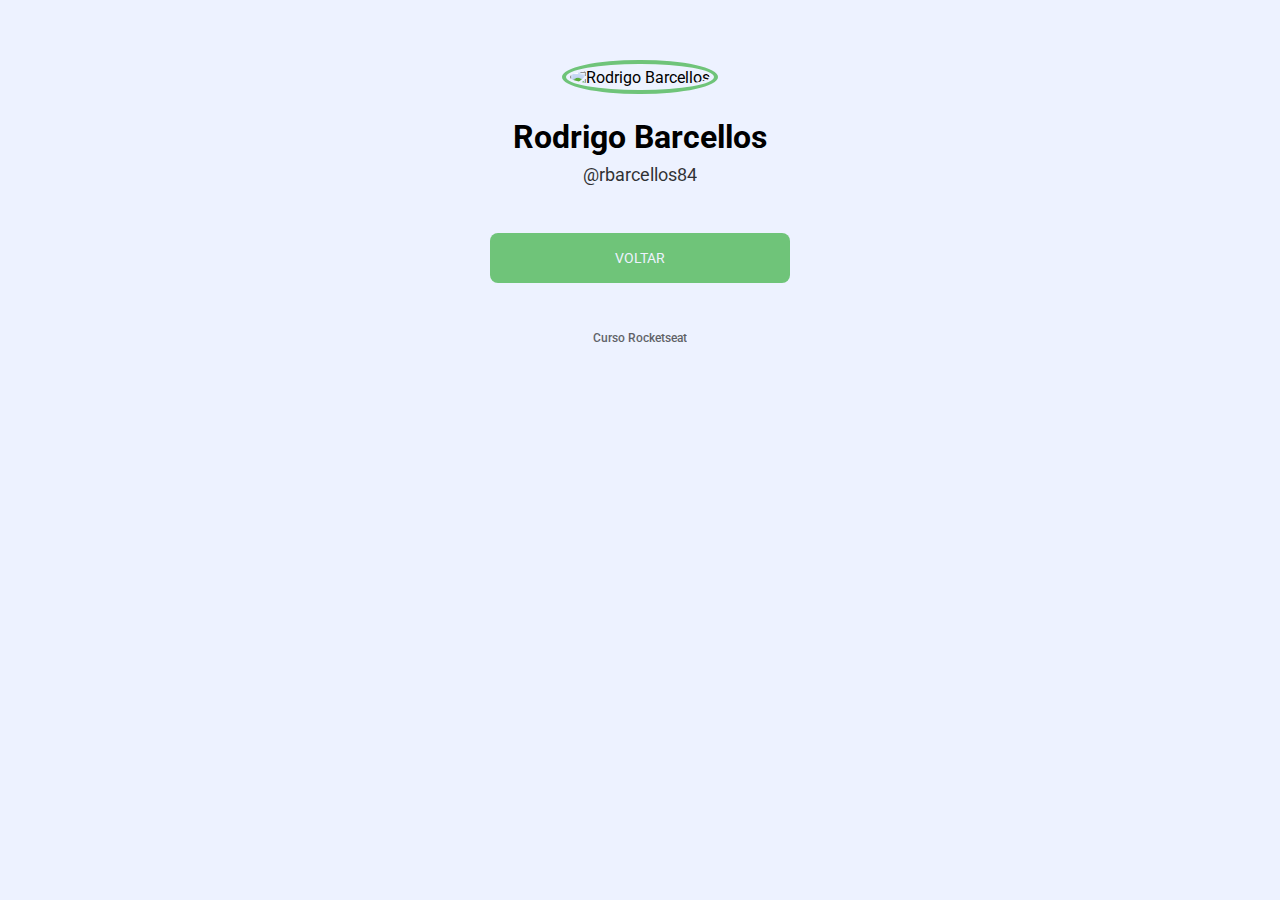
==== cursos.html @ 22335792 "Atualizacao" ====
<!DOCTYPE html>
<html lang="pt-br"> 

  <head>
    <link rel="preconnect" href="https://fonts.googleapis.com">
    <link rel="preconnect" href="https://fonts.gstatic.com" crossorigin="">
    <meta charset="UTF-8">
    <meta http-equiv="X-UA-Compatible" content="IE=edge">
    <meta name="viewport" content="width=device-width, initial-scale=1.0">
    <title>Portfólio</title>
    <link href="https://fonts.googleapis.com/css2?family=Roboto+Mono&amp;family=Roboto:ital,wght@0,700;1,500&amp;display=swap" rel="stylesheet">
    <script type="text/javascript" src="./index.js" defer=""></script>
    <link rel="stylesheet" href="./index.css">
  </head>

     <body class="green">
        <div class="container">
            <img class="avatar" src="https://github.com/rbarcellos84.png" alt="Rodrigo Barcellos">
            <h1>Rodrigo Barcellos</h1>
            <p class="username">@rbarcellos84</p>
            
            <ul>
                <li>
                    <a href="https://rbarcellos84.github.io/Rocketseat-Portfolio/index.html">voltar<a/>
                </li>
            </ul>
            
            <footer>
                Curso <a href="https://rocketseat.com.br" target="_black"> Rocketseat
            </footer>
        </div>
    </body>

</html>
---- index.css ----
*{
  margin: 0;
  padding: 0;
  box-sizing: border-box;
}

html{
  --bg-color: #EDF2FF;
  --text-color: #00082f;
  --primary-color: #4263eb;
  --primary-color-dark: #364fc7;
}

body.lingt{
  --bg-color: #EDF2FF;
  --text-color: #00082f;
}

body.dark{
  --bg-color: #00082f;
  --text-color: #ffffff;
}

body.purple{
  --bg-color: #bebbff;
  --text-color: #1f000b;
  --primary-color: #7e17d2;
  --primary-color-dark: #6302d2;
}

body.purple-dark{
  --bg-color: #1b0046;
  --text-color: #ffffff;
  --primary-color: #7e17d2;
  --primary-color-dark: #6302d2;
}

body.green{
  --bg-color: #EDF2FF;
  --text-color: #000000;
  --primary-color: #6fc479;
  --primary-color-dark: #53a55c;
}

a{
  text-decoration: none;
}

body{
  background: var(--bg-color);
  color: var(--text-color);
  font-family: 'Roboto', sams-serif;
}

.container{
  text-align: center;
  width: 300px;
  margin: 60px auto auto;
}

img{
  width: 100%;
  border: 1px solid black;
}

img.avatar{
  border-radius: 50%;
  width: 100px;
  height: 100px;
  padding: 3.7px;
  border: var(--primary-color) solid 4px;
}

img.icon{
  border-radius: 70%;
  width: 40px;
  height: 40px;
  padding: 3.7px;
  border: solid 0px;
}

h1{
  font-size: 32px;
  margin-top: 24px;
  margin-bottom: 8px;
}

.username{
  font-family: 'Roboto', monospace;
  font-weight: 400;
  opacity: 0.8;
  font-size: 18px;
}

ul{
  list-style: none;
  margin: 48px 0;
}

ul li {
  height: 50px;
  display: flex;
  align-items: center;
  justify-content: center;
  background: var(--primary-color);
  color: white;
  text-transform: uppercase;
  font-size: 14px;
  margin-bottom: 16px;
  border-radius: 8px;
  transition: background 400ms;
}

ul li:hover{
  background: var(--primary-color-dark);
}

a{
  color: #EDF2FF;
}

footer{
  font-weight: 500;
  font-size: 12px;
  opacity: 0.6;
  transition:  opacity 400ms;
}

footer:hover{
  opacity: 1;
}

footer a{
  color: var(--text-color);
}
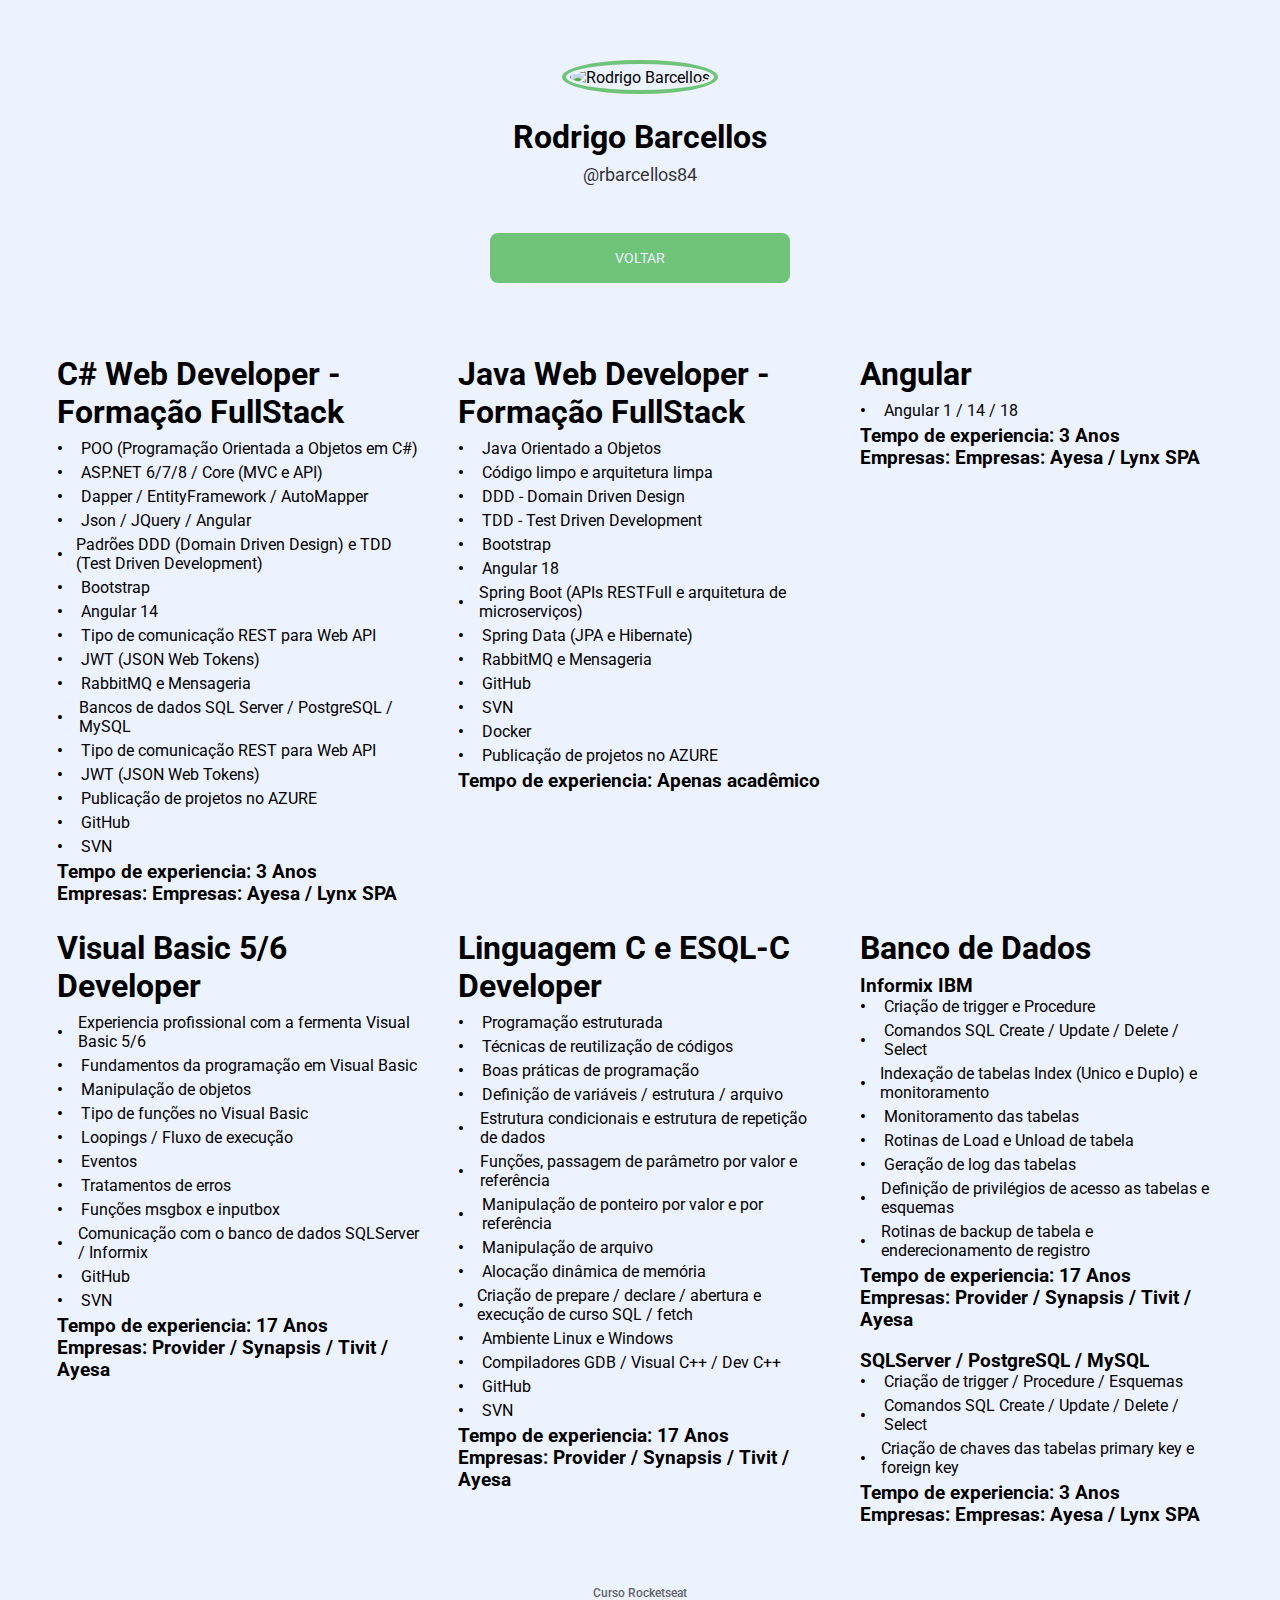
==== commit 7d15ea80: "Atualizacao" ====
--- a/cursos.html
+++ b/cursos.html
@@ -24,11 +24,126 @@
                     <a href="https://rbarcellos84.github.io/Rocketseat-Portfolio/index.html">voltar<a/>
                 </li>
             </ul>
-            
+        </div>
+
+        <div class="bodyDiv">
+            <div class="curso">
+                <h1>C# Web Developer - Formação FullStack</h1>
+                <div class="lista">
+                    <div class="item">POO (Programação Orientada a Objetos em C#)</div>
+                    <div class="item">ASP.NET 6/7/8 / Core (MVC e API)</div>
+                    <div class="item">Dapper / EntityFramework / AutoMapper</div>
+                    <div class="item">Json / JQuery / Angular</div>
+                    <div class="item">Padrões DDD (Domain Driven Design) e TDD (Test Driven Development)</div>
+                    <div class="item">Bootstrap</div>
+                    <div class="item">Angular 14</div>
+                    <div class="item">Tipo de comunicação REST para Web API</div>
+                    <div class="item">JWT (JSON Web Tokens)</div>
+                    <div class="item">RabbitMQ e Mensageria</div>
+                    <div class="item">Bancos de dados SQL Server / PostgreSQL / MySQL</div>
+                    <div class="item">Tipo de comunicação REST para Web API</div>
+                    <div class="item">JWT (JSON Web Tokens)</div>
+                    <div class="item">Publicação de projetos no AZURE</div>
+                    <div class="item">GitHub</div>
+                    <div class="item">SVN</div>
+                    <h3>Tempo de experiencia: 3 Anos</h3>
+                    <h3>Empresas: Empresas: Ayesa / Lynx SPA</h3>
+                </div>
+            </div>
+            <div class="curso">
+                <h1>Java Web Developer - Formação FullStack</h1>
+                <div class="lista">
+                    <div class="item">Java Orientado a Objetos</div>
+                    <div class="item">Código limpo e arquitetura limpa</div>
+                    <div class="item">DDD - Domain Driven Design</div>
+                    <div class="item">TDD - Test Driven Development</div>
+                    <div class="item">Bootstrap</div>
+                    <div class="item">Angular 18</div>
+                    <div class="item">Spring Boot (APIs RESTFull e arquitetura de microserviços)</div>
+                    <div class="item">Spring Data (JPA e Hibernate)</div>
+                    <div class="item">RabbitMQ e Mensageria</div>
+                    <div class="item">GitHub</div>
+                    <div class="item">SVN</div>
+                    <div class="item">Docker</div>
+                    <div class="item">Publicação de projetos no AZURE</div>
+                    <h3>Tempo de experiencia: Apenas acadêmico</h3>
+                </div>
+            </div>
+            <div class="curso">
+                <h1>Angular</h1>
+                <div class="item">Angular 1 / 14 / 18</div>
+                <h3>Tempo de experiencia: 3 Anos</h3>
+                <h3>Empresas: Empresas: Ayesa / Lynx SPA</h3>
+            </div>
+            <br>
+        </div>
+        <div class="bodyDiv">
+            <div class="curso">
+                <h1>Visual Basic 5/6 Developer</h1>
+                <div class="lista">
+                    <div class="item">Experiencia profissional com a fermenta Visual Basic 5/6</div>
+                    <div class="item">Fundamentos da programação em Visual Basic</div>
+                    <div class="item">Manipulação de objetos</div>
+                    <div class="item">Tipo de funções no Visual Basic</div>
+                    <div class="item">Loopings / Fluxo de execução</div>
+                    <div class="item">Eventos</div>
+                    <div class="item">Tratamentos de erros</div>
+                    <div class="item">Funções msgbox e inputbox</div>
+                    <div class="item">Comunicação com o banco de dados SQLServer / Informix</div>
+                    <div class="item">GitHub</div>
+                    <div class="item">SVN</div>
+                    <h3>Tempo de experiencia: 17 Anos</h3>
+                    <h3>Empresas: Provider / Synapsis / Tivit / Ayesa</h3>
+                </div>
+            </div>
+            <div class="curso">
+                <h1>Linguagem C e ESQL-C Developer</h1>
+                <div class="lista">
+                    <div class="item">Programação estruturada</div>
+                    <div class="item">Técnicas de reutilização de códigos</div>
+                    <div class="item">Boas práticas de programação</div>
+                    <div class="item">Definição de variáveis / estrutura / arquivo</div>
+                    <div class="item">Estrutura condicionais e estrutura de repetição de dados</div>
+                    <div class="item">Funções, passagem de parâmetro por valor e referência</div>
+                    <div class="item">Manipulação de ponteiro por valor e por referência</div>
+                    <div class="item">Manipulação de arquivo</div>
+                    <div class="item">Alocação dinâmica de memória</div>
+                    <div class="item">Criação de prepare / declare / abertura e execução de curso SQL / fetch</div>
+                    <div class="item">Ambiente Linux e Windows</div>
+                    <div class="item">Compiladores GDB / Visual C++ / Dev C++</div>
+                    <div class="item">GitHub</div>
+                    <div class="item">SVN</div>
+                    <h3>Tempo de experiencia: 17 Anos</h3>
+                    <h3>Empresas: Provider / Synapsis / Tivit / Ayesa</h3>
+                </div>
+            </div>
+            <div class="curso">
+                <h1>Banco de Dados</h1>
+                <h3>Informix IBM</h3>
+                <div class="item">Criação de trigger e Procedure</div>
+                <div class="item">Comandos SQL Create / Update / Delete / Select</div>
+                <div class="item">Indexação de tabelas Index (Unico e Duplo) e monitoramento</div>
+                <div class="item">Monitoramento das tabelas</div>
+                <div class="item">Rotinas de Load e Unload de tabela</div>
+                <div class="item">Geração de log das tabelas</div>
+                <div class="item">Definição de privilégios de acesso as tabelas e esquemas</div>
+                <div class="item">Rotinas de backup de tabela e enderecionamento de registro</div>
+                <h3>Tempo de experiencia: 17 Anos</h3>
+                <h3>Empresas: Provider / Synapsis / Tivit / Ayesa</h3>
+                <br>
+                <h3>SQLServer / PostgreSQL / MySQL</h3>
+                <div class="item">Criação de trigger / Procedure / Esquemas</div>
+                <div class="item">Comandos SQL Create / Update / Delete / Select</div>
+                <div class="item">Criação de chaves das tabelas primary key e foreign key</div>
+                <h3>Tempo de experiencia: 3 Anos</h3>
+                <h3>Empresas: Empresas: Ayesa / Lynx SPA</h3>
+            </div>
+        </div>
+        <div class="container">
             <footer>
                 Curso <a href="https://rocketseat.com.br" target="_black"> Rocketseat
             </footer>
+            <br>
         </div>
-    </body>
-
+    </body> 
 </html>
--- a/index.css
+++ b/index.css
@@ -132,4 +132,37 @@
 
 footer a{
   color: var(--text-color);
+}
+
+.bodyDiv{
+  margin: 0 1cm;
+  display: flex;
+  justify-content: space-between;
+}
+
+.curso{
+  flex: 1;
+  margin: 0 0.5cm;
+  text-align: left;
+  color: #000000;
+}
+
+.lista {
+  margin: 0;
+  padding: 0;
+}
+
+.item {
+  display: flex;
+  align-items: center;
+  margin-bottom: 5px;
+}
+
+.item::before {
+  content: "•";
+  color: black; 
+  font-weight: bold;
+  display: inline-block;
+  width: 1em;
+  margin-right: 0.5em;
 }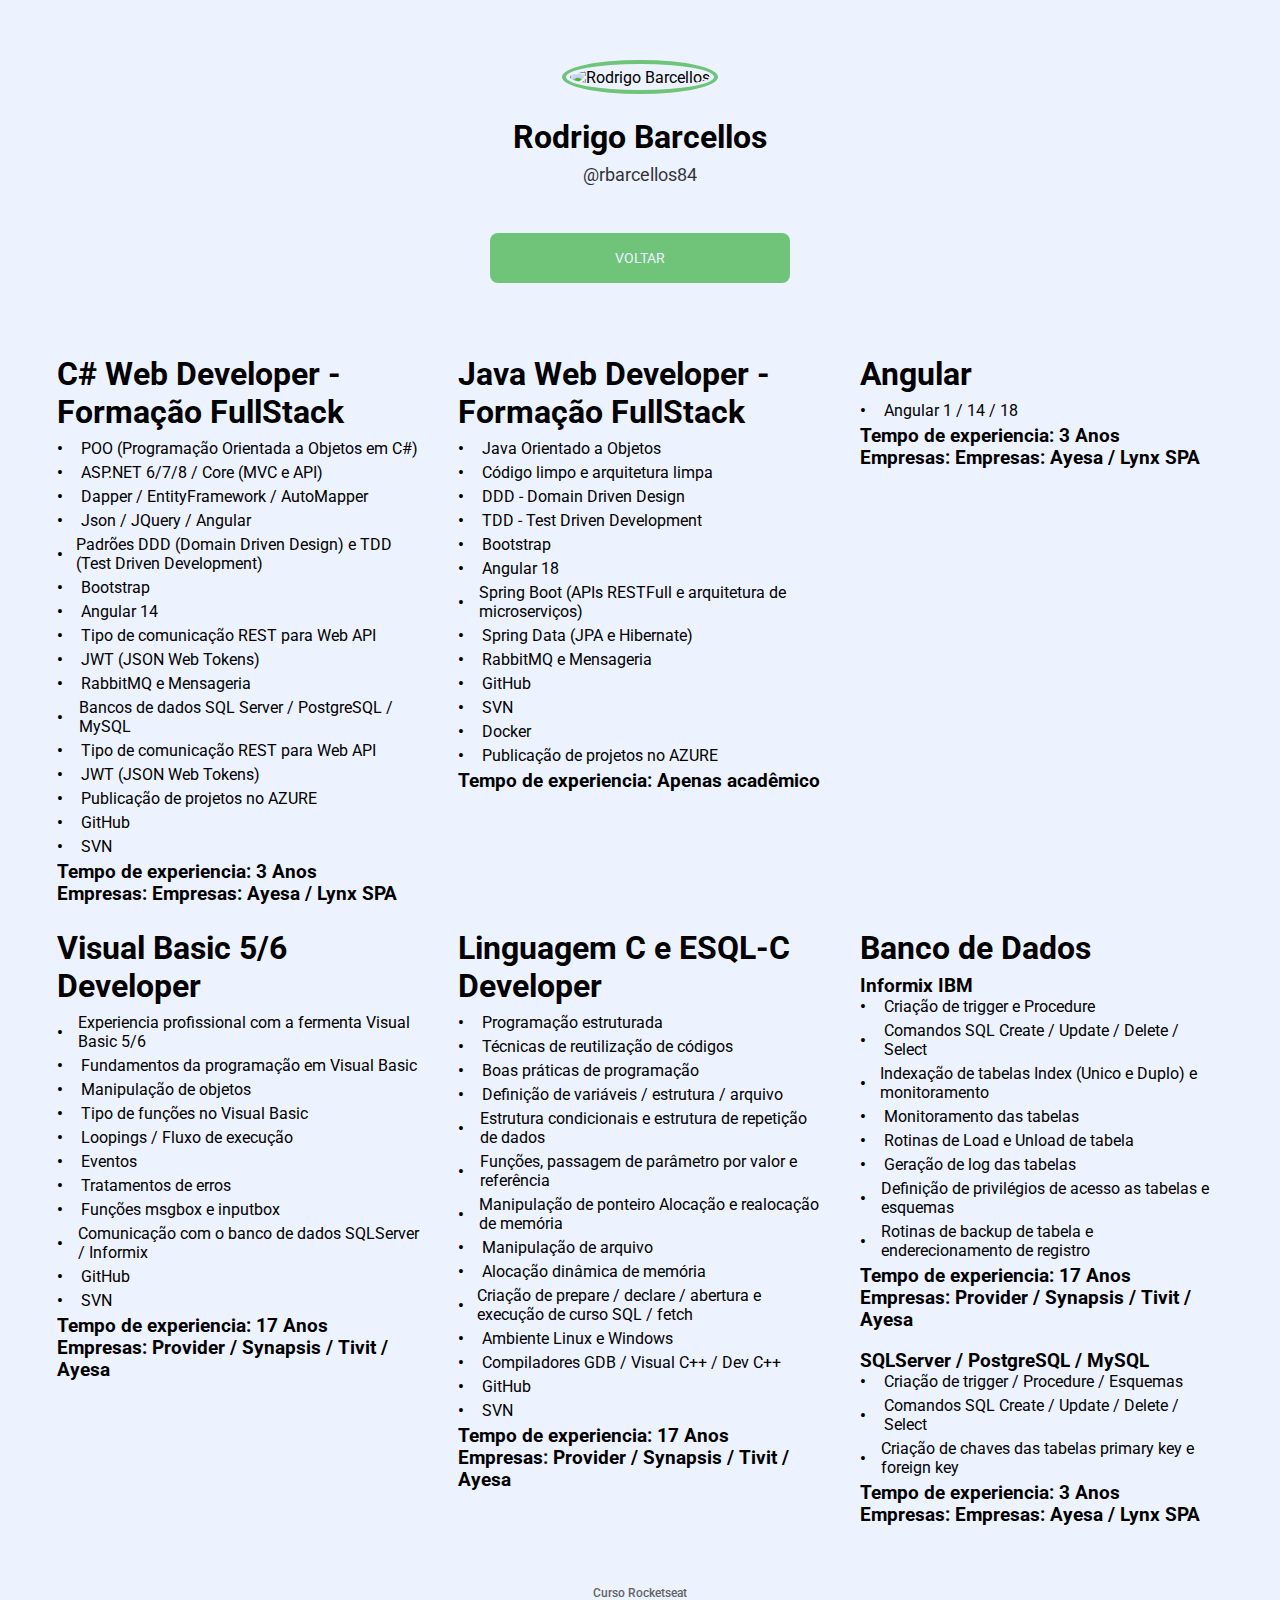
==== commit 8c90774f: "Atualizacao" ====
--- a/cursos.html
+++ b/cursos.html
@@ -18,7 +18,6 @@
             <img class="avatar" src="https://github.com/rbarcellos84.png" alt="Rodrigo Barcellos">
             <h1>Rodrigo Barcellos</h1>
             <p class="username">@rbarcellos84</p>
-            
             <ul>
                 <li>
                     <a href="https://rbarcellos84.github.io/Rocketseat-Portfolio/index.html">voltar<a/>
@@ -105,7 +104,7 @@
                     <div class="item">Definição de variáveis / estrutura / arquivo</div>
                     <div class="item">Estrutura condicionais e estrutura de repetição de dados</div>
                     <div class="item">Funções, passagem de parâmetro por valor e referência</div>
-                    <div class="item">Manipulação de ponteiro por valor e por referência</div>
+                    <div class="item">Manipulação de ponteiro Alocação e realocação de memória</div>
                     <div class="item">Manipulação de arquivo</div>
                     <div class="item">Alocação dinâmica de memória</div>
                     <div class="item">Criação de prepare / declare / abertura e execução de curso SQL / fetch</div>
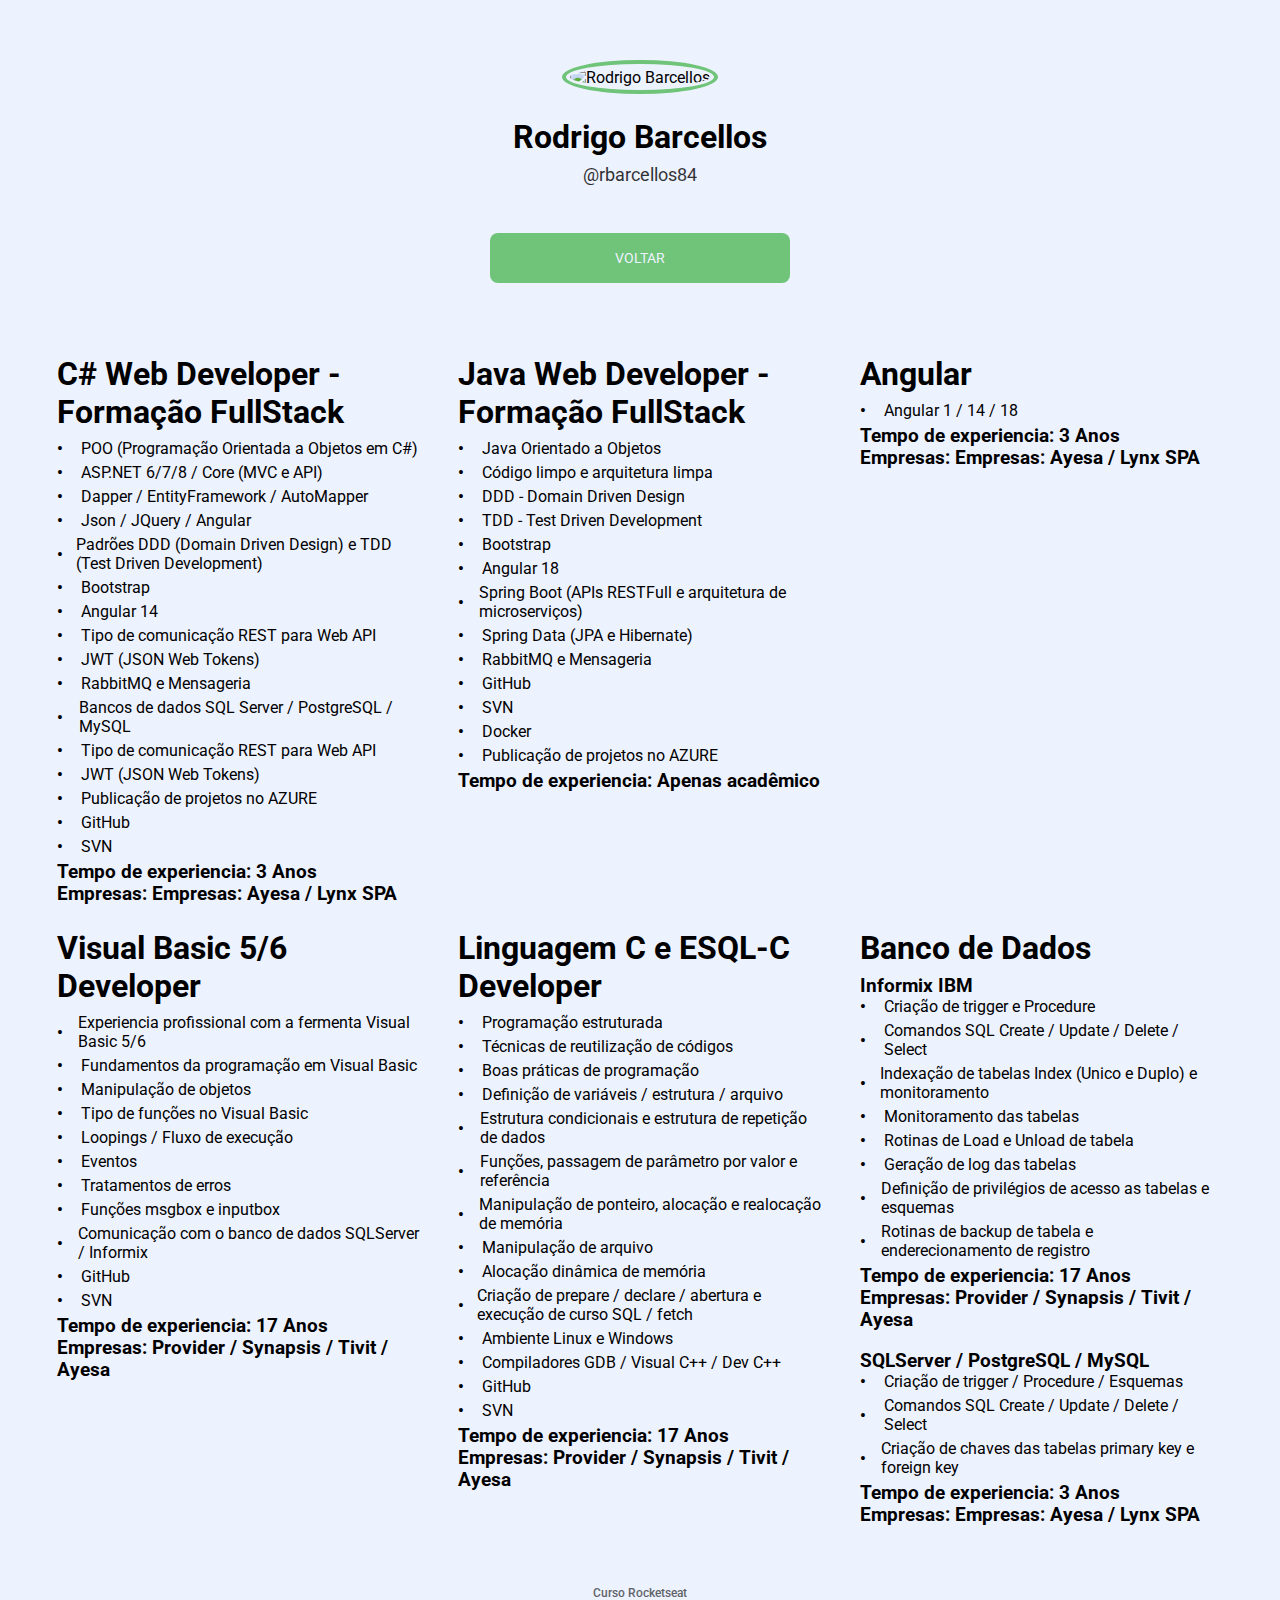
==== commit 28f98d46: "Atualizacao" ====
--- a/cursos.html
+++ b/cursos.html
@@ -104,7 +104,7 @@
                     <div class="item">Definição de variáveis / estrutura / arquivo</div>
                     <div class="item">Estrutura condicionais e estrutura de repetição de dados</div>
                     <div class="item">Funções, passagem de parâmetro por valor e referência</div>
-                    <div class="item">Manipulação de ponteiro Alocação e realocação de memória</div>
+                    <div class="item">Manipulação de ponteiro, alocação e realocação de memória</div>
                     <div class="item">Manipulação de arquivo</div>
                     <div class="item">Alocação dinâmica de memória</div>
                     <div class="item">Criação de prepare / declare / abertura e execução de curso SQL / fetch</div>
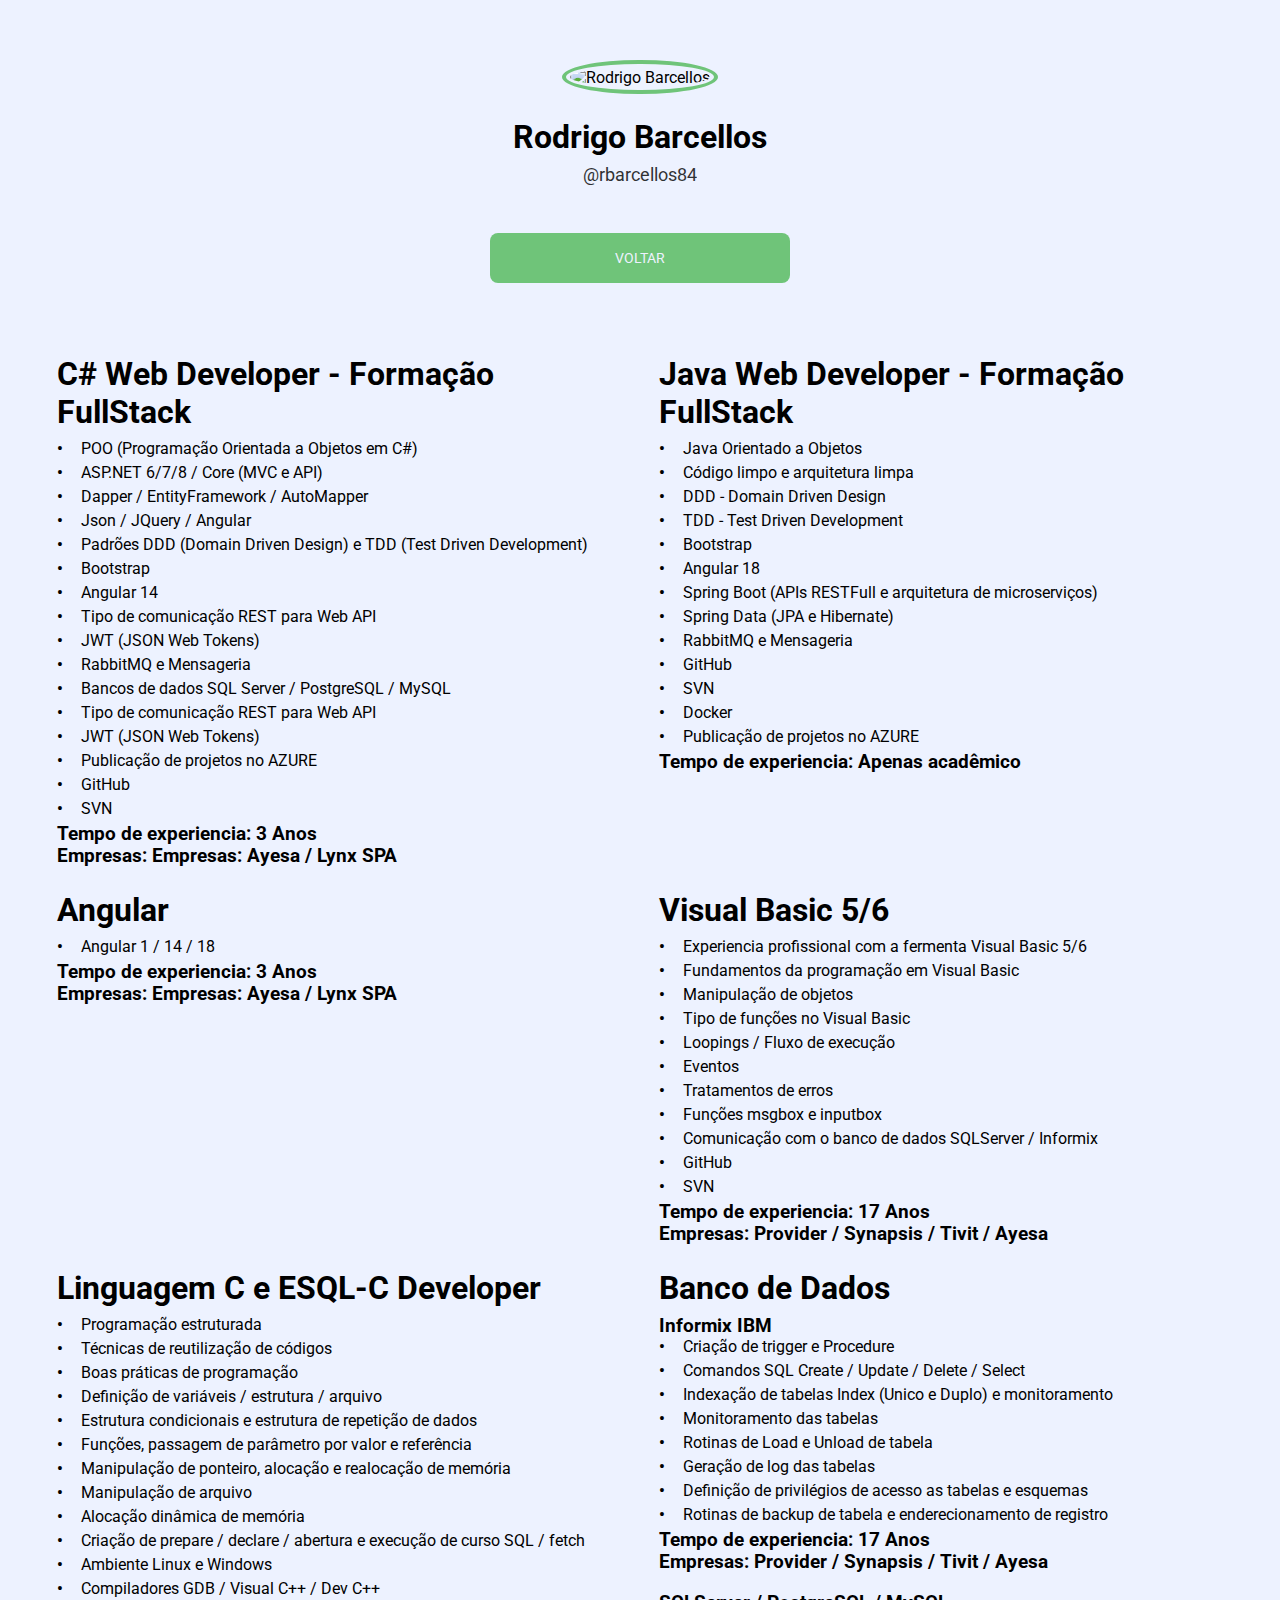
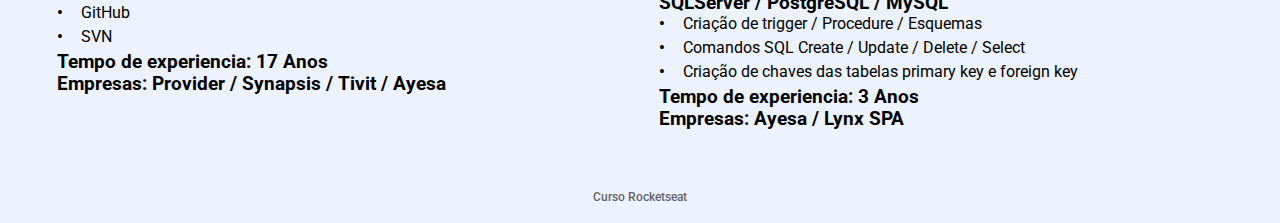
==== commit a1bde216: "Atualizacao" ====
--- a/cursos.html
+++ b/cursos.html
@@ -68,17 +68,16 @@
                     <h3>Tempo de experiencia: Apenas acadêmico</h3>
                 </div>
             </div>
+        </div>
+        <div class="bodyDiv">
             <div class="curso">
                 <h1>Angular</h1>
                 <div class="item">Angular 1 / 14 / 18</div>
                 <h3>Tempo de experiencia: 3 Anos</h3>
                 <h3>Empresas: Empresas: Ayesa / Lynx SPA</h3>
             </div>
-            <br>
-        </div>
-        <div class="bodyDiv">
             <div class="curso">
-                <h1>Visual Basic 5/6 Developer</h1>
+                <h1>Visual Basic 5/6</h1>
                 <div class="lista">
                     <div class="item">Experiencia profissional com a fermenta Visual Basic 5/6</div>
                     <div class="item">Fundamentos da programação em Visual Basic</div>
@@ -95,6 +94,8 @@
                     <h3>Empresas: Provider / Synapsis / Tivit / Ayesa</h3>
                 </div>
             </div>
+        </div>
+        <div class="bodyDiv">
             <div class="curso">
                 <h1>Linguagem C e ESQL-C Developer</h1>
                 <div class="lista">
@@ -135,7 +136,7 @@
                 <div class="item">Comandos SQL Create / Update / Delete / Select</div>
                 <div class="item">Criação de chaves das tabelas primary key e foreign key</div>
                 <h3>Tempo de experiencia: 3 Anos</h3>
-                <h3>Empresas: Empresas: Ayesa / Lynx SPA</h3>
+                <h3>Empresas: Ayesa / Lynx SPA</h3>
             </div>
         </div>
         <div class="container">
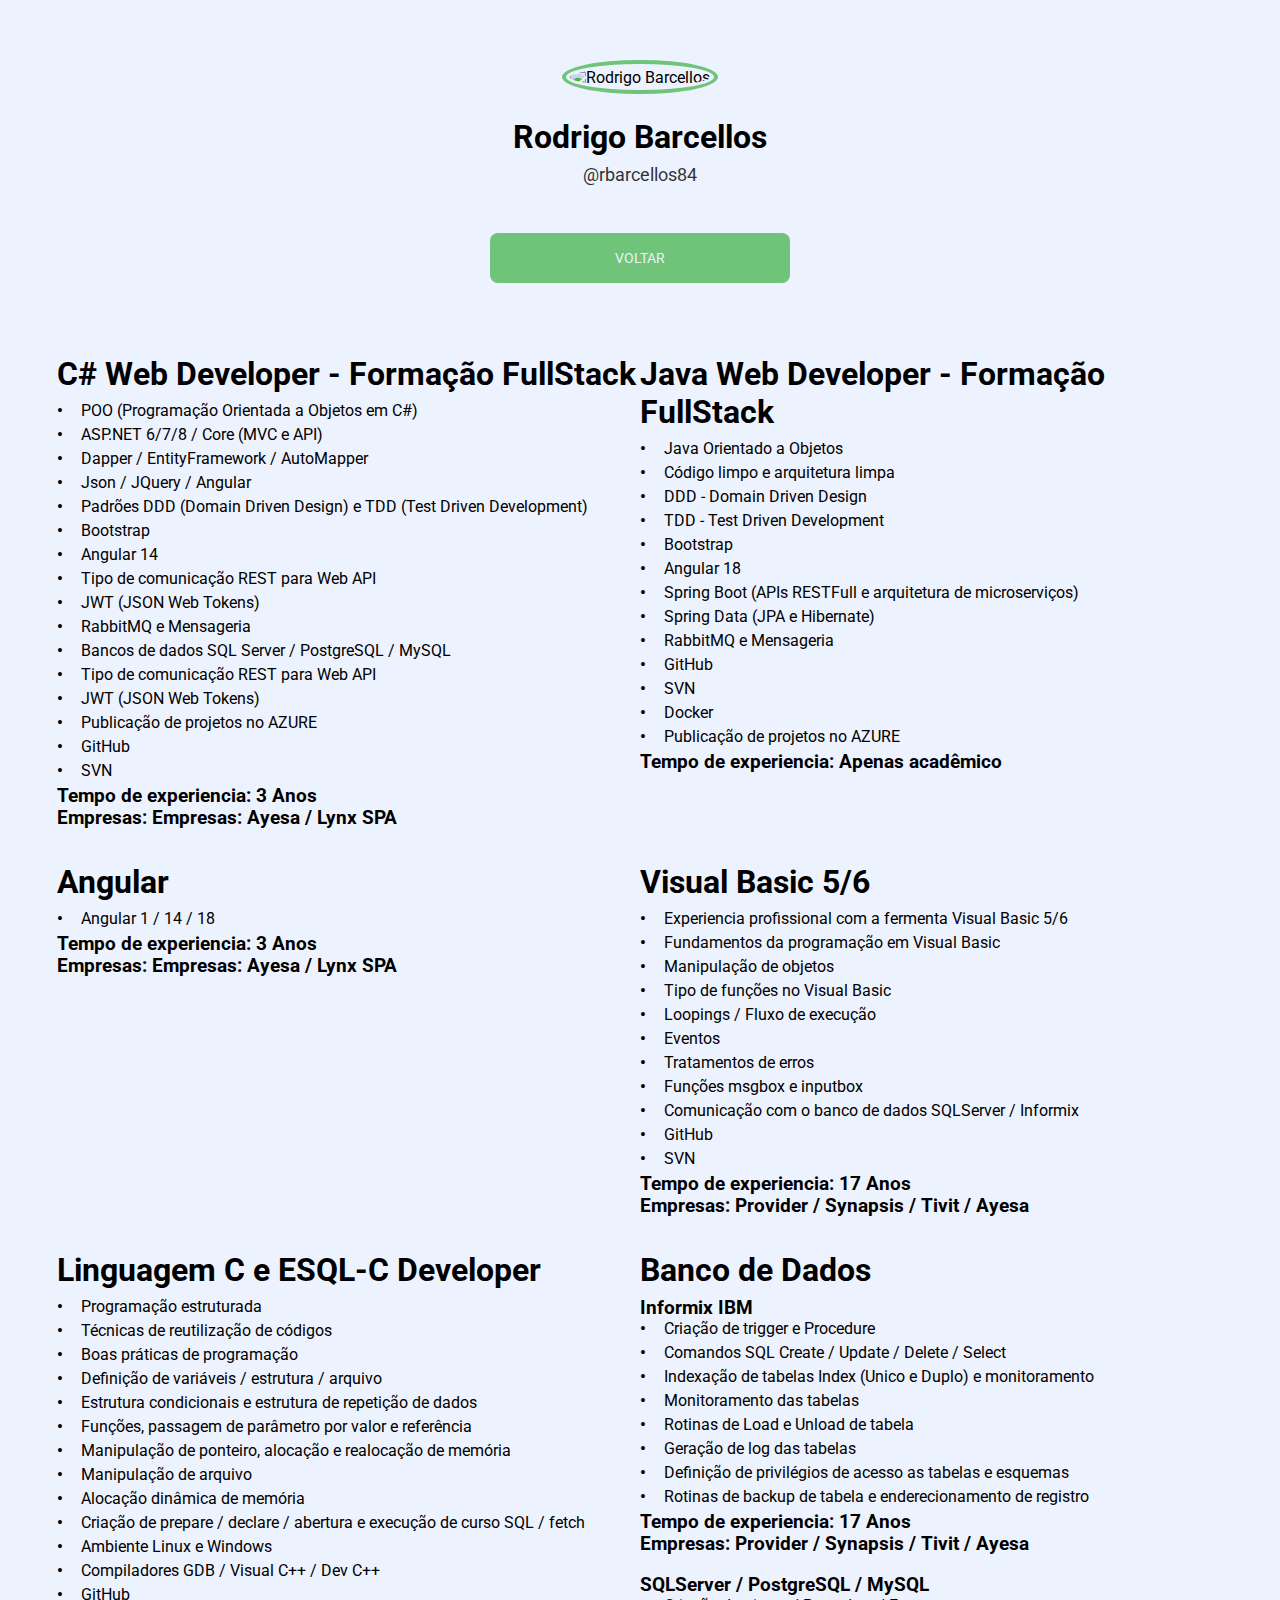
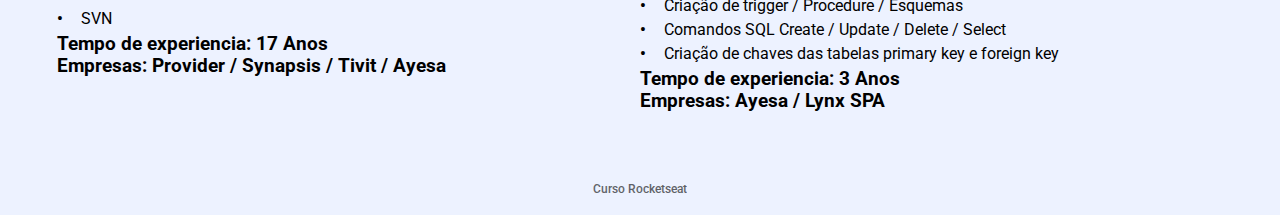
==== commit d7485731: "update" ====
--- a/cursos.html
+++ b/cursos.html
@@ -11,9 +11,10 @@
     <link href="https://fonts.googleapis.com/css2?family=Roboto+Mono&amp;family=Roboto:ital,wght@0,700;1,500&amp;display=swap" rel="stylesheet">
     <script type="text/javascript" src="./index.js" defer=""></script>
     <link rel="stylesheet" href="./index.css">
+    <link rel="stylesheet" href="./layout.css">
   </head>
 
-     <body class="green">
+    <body class="green">
         <div class="container">
             <img class="avatar" src="https://github.com/rbarcellos84.png" alt="Rodrigo Barcellos">
             <h1>Rodrigo Barcellos</h1>
@@ -27,118 +28,135 @@
 
         <div class="bodyDiv">
             <div class="curso">
-                <h1>C# Web Developer - Formação FullStack</h1>
-                <div class="lista">
-                    <div class="item">POO (Programação Orientada a Objetos em C#)</div>
-                    <div class="item">ASP.NET 6/7/8 / Core (MVC e API)</div>
-                    <div class="item">Dapper / EntityFramework / AutoMapper</div>
-                    <div class="item">Json / JQuery / Angular</div>
-                    <div class="item">Padrões DDD (Domain Driven Design) e TDD (Test Driven Development)</div>
-                    <div class="item">Bootstrap</div>
-                    <div class="item">Angular 14</div>
-                    <div class="item">Tipo de comunicação REST para Web API</div>
-                    <div class="item">JWT (JSON Web Tokens)</div>
-                    <div class="item">RabbitMQ e Mensageria</div>
-                    <div class="item">Bancos de dados SQL Server / PostgreSQL / MySQL</div>
-                    <div class="item">Tipo de comunicação REST para Web API</div>
-                    <div class="item">JWT (JSON Web Tokens)</div>
-                    <div class="item">Publicação de projetos no AZURE</div>
-                    <div class="item">GitHub</div>
-                    <div class="item">SVN</div>
-                    <h3>Tempo de experiencia: 3 Anos</h3>
-                    <h3>Empresas: Empresas: Ayesa / Lynx SPA</h3>
-                </div>
-            </div>
-            <div class="curso">
-                <h1>Java Web Developer - Formação FullStack</h1>
-                <div class="lista">
-                    <div class="item">Java Orientado a Objetos</div>
-                    <div class="item">Código limpo e arquitetura limpa</div>
-                    <div class="item">DDD - Domain Driven Design</div>
-                    <div class="item">TDD - Test Driven Development</div>
-                    <div class="item">Bootstrap</div>
-                    <div class="item">Angular 18</div>
-                    <div class="item">Spring Boot (APIs RESTFull e arquitetura de microserviços)</div>
-                    <div class="item">Spring Data (JPA e Hibernate)</div>
-                    <div class="item">RabbitMQ e Mensageria</div>
-                    <div class="item">GitHub</div>
-                    <div class="item">SVN</div>
-                    <div class="item">Docker</div>
-                    <div class="item">Publicação de projetos no AZURE</div>
-                    <h3>Tempo de experiencia: Apenas acadêmico</h3>
+                <div class="manter">
+                    <div class="layout">
+                        <h1>C# Web Developer - Formação FullStack</h1>
+                        <div class="lista">
+                            <div class="item">POO (Programação Orientada a Objetos em C#)</div>
+                            <div class="item">ASP.NET 6/7/8 / Core (MVC e API)</div>
+                            <div class="item">Dapper / EntityFramework / AutoMapper</div>
+                            <div class="item">Json / JQuery / Angular</div>
+                            <div class="item">Padrões DDD (Domain Driven Design) e TDD (Test Driven Development)</div>
+                            <div class="item">Bootstrap</div>
+                            <div class="item">Angular 14</div>
+                            <div class="item">Tipo de comunicação REST para Web API</div>
+                            <div class="item">JWT (JSON Web Tokens)</div>
+                            <div class="item">RabbitMQ e Mensageria</div>
+                            <div class="item">Bancos de dados SQL Server / PostgreSQL / MySQL</div>
+                            <div class="item">Tipo de comunicação REST para Web API</div>
+                            <div class="item">JWT (JSON Web Tokens)</div>
+                            <div class="item">Publicação de projetos no AZURE</div>
+                            <div class="item">GitHub</div>
+                            <div class="item">SVN</div>
+                            <h3>Tempo de experiencia: 3 Anos</h3>
+                            <h3>Empresas: Empresas: Ayesa / Lynx SPA</h3>
+                        </div>
+                    </div>
+                    <div class="layout">
+                        <h1>Java Web Developer - Formação FullStack</h1>
+                        <div class="lista">
+                            <div class="item">Java Orientado a Objetos</div>
+                            <div class="item">Código limpo e arquitetura limpa</div>
+                            <div class="item">DDD - Domain Driven Design</div>
+                            <div class="item">TDD - Test Driven Development</div>
+                            <div class="item">Bootstrap</div>
+                            <div class="item">Angular 18</div>
+                            <div class="item">Spring Boot (APIs RESTFull e arquitetura de microserviços)</div>
+                            <div class="item">Spring Data (JPA e Hibernate)</div>
+                            <div class="item">RabbitMQ e Mensageria</div>
+                            <div class="item">GitHub</div>
+                            <div class="item">SVN</div>
+                            <div class="item">Docker</div>
+                            <div class="item">Publicação de projetos no AZURE</div>
+                            <h3>Tempo de experiencia: Apenas acadêmico</h3>
+                        </div>
+                    </div>
                 </div>
             </div>
         </div>
+
         <div class="bodyDiv">
             <div class="curso">
-                <h1>Angular</h1>
-                <div class="item">Angular 1 / 14 / 18</div>
-                <h3>Tempo de experiencia: 3 Anos</h3>
-                <h3>Empresas: Empresas: Ayesa / Lynx SPA</h3>
-            </div>
-            <div class="curso">
-                <h1>Visual Basic 5/6</h1>
-                <div class="lista">
-                    <div class="item">Experiencia profissional com a fermenta Visual Basic 5/6</div>
-                    <div class="item">Fundamentos da programação em Visual Basic</div>
-                    <div class="item">Manipulação de objetos</div>
-                    <div class="item">Tipo de funções no Visual Basic</div>
-                    <div class="item">Loopings / Fluxo de execução</div>
-                    <div class="item">Eventos</div>
-                    <div class="item">Tratamentos de erros</div>
-                    <div class="item">Funções msgbox e inputbox</div>
-                    <div class="item">Comunicação com o banco de dados SQLServer / Informix</div>
-                    <div class="item">GitHub</div>
-                    <div class="item">SVN</div>
-                    <h3>Tempo de experiencia: 17 Anos</h3>
-                    <h3>Empresas: Provider / Synapsis / Tivit / Ayesa</h3>
+                <div class="manter">
+                    <div class="layout">
+                        <h1>Angular</h1>
+                        <div class="item">Angular 1 / 14 / 18</div>
+                        <h3>Tempo de experiencia: 3 Anos</h3>
+                        <h3>Empresas: Empresas: Ayesa / Lynx SPA</h3>
+                    </div>
+                    <div class="layout">
+                        <h1>Visual Basic 5/6</h1>
+                        <div class="lista">
+                            <div class="item">Experiencia profissional com a fermenta Visual Basic 5/6</div>
+                            <div class="item">Fundamentos da programação em Visual Basic</div>
+                            <div class="item">Manipulação de objetos</div>
+                            <div class="item">Tipo de funções no Visual Basic</div>
+                            <div class="item">Loopings / Fluxo de execução</div>
+                            <div class="item">Eventos</div>
+                            <div class="item">Tratamentos de erros</div>
+                            <div class="item">Funções msgbox e inputbox</div>
+                            <div class="item">Comunicação com o banco de dados SQLServer / Informix</div>
+                            <div class="item">GitHub</div>
+                            <div class="item">SVN</div>
+                            <h3>Tempo de experiencia: 17 Anos</h3>
+                            <h3>Empresas: Provider / Synapsis / Tivit / Ayesa</h3>
+                        </div>
+                    </div>
                 </div>
             </div>
         </div>
+
         <div class="bodyDiv">
             <div class="curso">
-                <h1>Linguagem C e ESQL-C Developer</h1>
-                <div class="lista">
-                    <div class="item">Programação estruturada</div>
-                    <div class="item">Técnicas de reutilização de códigos</div>
-                    <div class="item">Boas práticas de programação</div>
-                    <div class="item">Definição de variáveis / estrutura / arquivo</div>
-                    <div class="item">Estrutura condicionais e estrutura de repetição de dados</div>
-                    <div class="item">Funções, passagem de parâmetro por valor e referência</div>
-                    <div class="item">Manipulação de ponteiro, alocação e realocação de memória</div>
-                    <div class="item">Manipulação de arquivo</div>
-                    <div class="item">Alocação dinâmica de memória</div>
-                    <div class="item">Criação de prepare / declare / abertura e execução de curso SQL / fetch</div>
-                    <div class="item">Ambiente Linux e Windows</div>
-                    <div class="item">Compiladores GDB / Visual C++ / Dev C++</div>
-                    <div class="item">GitHub</div>
-                    <div class="item">SVN</div>
-                    <h3>Tempo de experiencia: 17 Anos</h3>
-                    <h3>Empresas: Provider / Synapsis / Tivit / Ayesa</h3>
+                <div class="manter">
+                    <div class="layout">
+                        <h1>Linguagem C e ESQL-C Developer</h1>
+                        <div class="lista">
+                            <div class="item">Programação estruturada</div>
+                            <div class="item">Técnicas de reutilização de códigos</div>
+                            <div class="item">Boas práticas de programação</div>
+                            <div class="item">Definição de variáveis / estrutura / arquivo</div>
+                            <div class="item">Estrutura condicionais e estrutura de repetição de dados</div>
+                            <div class="item">Funções, passagem de parâmetro por valor e referência</div>
+                            <div class="item">Manipulação de ponteiro, alocação e realocação de memória</div>
+                            <div class="item">Manipulação de arquivo</div>
+                            <div class="item">Alocação dinâmica de memória</div>
+                            <div class="item">Criação de prepare / declare / abertura e execução de curso SQL / fetch</div>
+                            <div class="item">Ambiente Linux e Windows</div>
+                            <div class="item">Compiladores GDB / Visual C++ / Dev C++</div>
+                            <div class="item">GitHub</div>
+                            <div class="item">SVN</div>
+                            <h3>Tempo de experiencia: 17 Anos</h3>
+                            <h3>Empresas: Provider / Synapsis / Tivit / Ayesa</h3>
+                        </div>
+                    </div>
+                    <div class="layout">
+                        <h1>Banco de Dados</h1>
+                        <div class="lista">
+                            <h3>Informix IBM</h3>
+                            <div class="item">Criação de trigger e Procedure</div>
+                            <div class="item">Comandos SQL Create / Update / Delete / Select</div>
+                            <div class="item">Indexação de tabelas Index (Unico e Duplo) e monitoramento</div>
+                            <div class="item">Monitoramento das tabelas</div>
+                            <div class="item">Rotinas de Load e Unload de tabela</div>
+                            <div class="item">Geração de log das tabelas</div>
+                            <div class="item">Definição de privilégios de acesso as tabelas e esquemas</div>
+                            <div class="item">Rotinas de backup de tabela e enderecionamento de registro</div>
+                            <h3>Tempo de experiencia: 17 Anos</h3>
+                            <h3>Empresas: Provider / Synapsis / Tivit / Ayesa</h3>
+                            <br>
+                            <h3>SQLServer / PostgreSQL / MySQL</h3>
+                            <div class="item">Criação de trigger / Procedure / Esquemas</div>
+                            <div class="item">Comandos SQL Create / Update / Delete / Select</div>
+                            <div class="item">Criação de chaves das tabelas primary key e foreign key</div>
+                            <h3>Tempo de experiencia: 3 Anos</h3>
+                            <h3>Empresas: Ayesa / Lynx SPA</h3>
+                        </div>
+                    </div>
                 </div>
             </div>
-            <div class="curso">
-                <h1>Banco de Dados</h1>
-                <h3>Informix IBM</h3>
-                <div class="item">Criação de trigger e Procedure</div>
-                <div class="item">Comandos SQL Create / Update / Delete / Select</div>
-                <div class="item">Indexação de tabelas Index (Unico e Duplo) e monitoramento</div>
-                <div class="item">Monitoramento das tabelas</div>
-                <div class="item">Rotinas de Load e Unload de tabela</div>
-                <div class="item">Geração de log das tabelas</div>
-                <div class="item">Definição de privilégios de acesso as tabelas e esquemas</div>
-                <div class="item">Rotinas de backup de tabela e enderecionamento de registro</div>
-                <h3>Tempo de experiencia: 17 Anos</h3>
-                <h3>Empresas: Provider / Synapsis / Tivit / Ayesa</h3>
-                <br>
-                <h3>SQLServer / PostgreSQL / MySQL</h3>
-                <div class="item">Criação de trigger / Procedure / Esquemas</div>
-                <div class="item">Comandos SQL Create / Update / Delete / Select</div>
-                <div class="item">Criação de chaves das tabelas primary key e foreign key</div>
-                <h3>Tempo de experiencia: 3 Anos</h3>
-                <h3>Empresas: Ayesa / Lynx SPA</h3>
-            </div>
         </div>
+
         <div class="container">
             <footer>
                 Curso <a href="https://rocketseat.com.br" target="_black"> Rocketseat
--- a/index.css
+++ b/index.css
@@ -165,4 +165,18 @@
   display: inline-block;
   width: 1em;
   margin-right: 0.5em;
+}
+
+.marge {
+  display: flex;
+  flex-wrap: wrap;
+  margin: 0 1cm;
+}
+
+.linha-horizontal {
+  margin-left: 0.2cm;
+  margin-right: 0.2cm;
+  border: none;
+  border-top: 1px solid #000;
+  color: black;
 }--- a/layout.css
+++ b/layout.css
@@ -0,0 +1,23 @@
+.manter {
+    display: flex;
+    flex-wrap: wrap;
+    margin: 0 0cm;
+}
+    .layout {
+    width: 100%;
+        margin-bottom: 10px;
+    }
+    @media (min-width: 768px) {
+        .layout {
+            width: 50%;
+            margin-right: 0cm;
+        }
+        .layout:nth-child(2n) {
+            margin-right: 0;
+        }
+    }
+    @media (max-width: 767px) {
+        .manter {
+            margin: 0 0.1cm;
+        }
+    }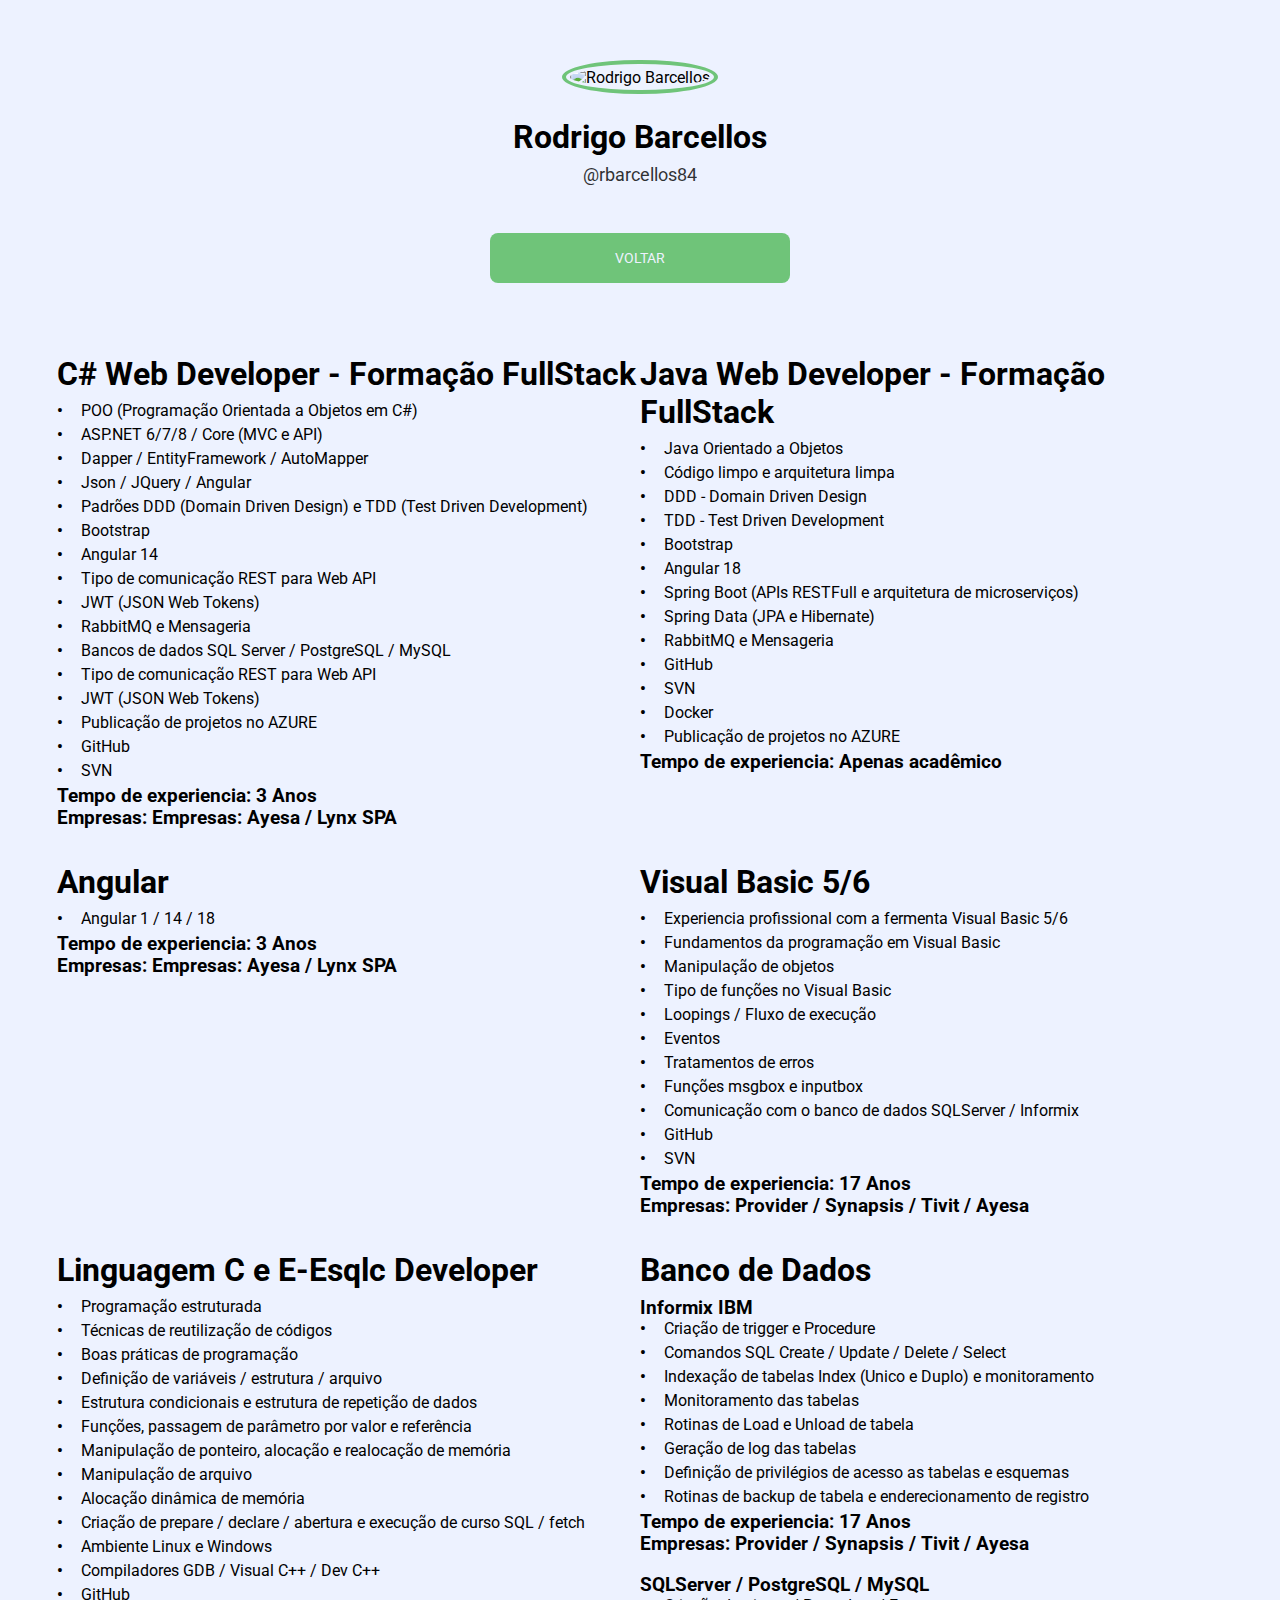
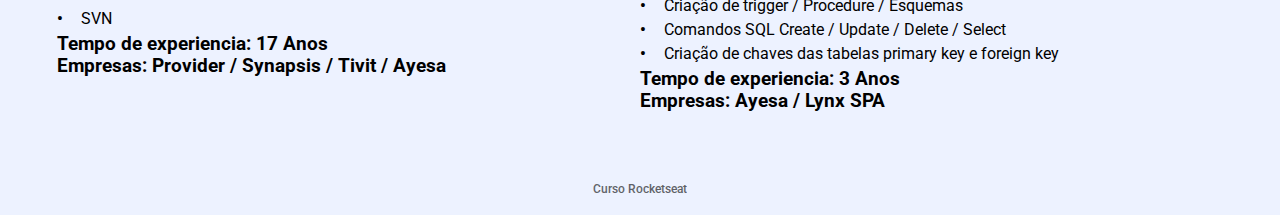
==== commit 4c274246: "update" ====
--- a/cursos.html
+++ b/cursos.html
@@ -110,7 +110,7 @@
             <div class="curso">
                 <div class="manter">
                     <div class="layout">
-                        <h1>Linguagem C e ESQL-C Developer</h1>
+                        <h1>Linguagem C e E-Esqlc Developer</h1>
                         <div class="lista">
                             <div class="item">Programação estruturada</div>
                             <div class="item">Técnicas de reutilização de códigos</div>
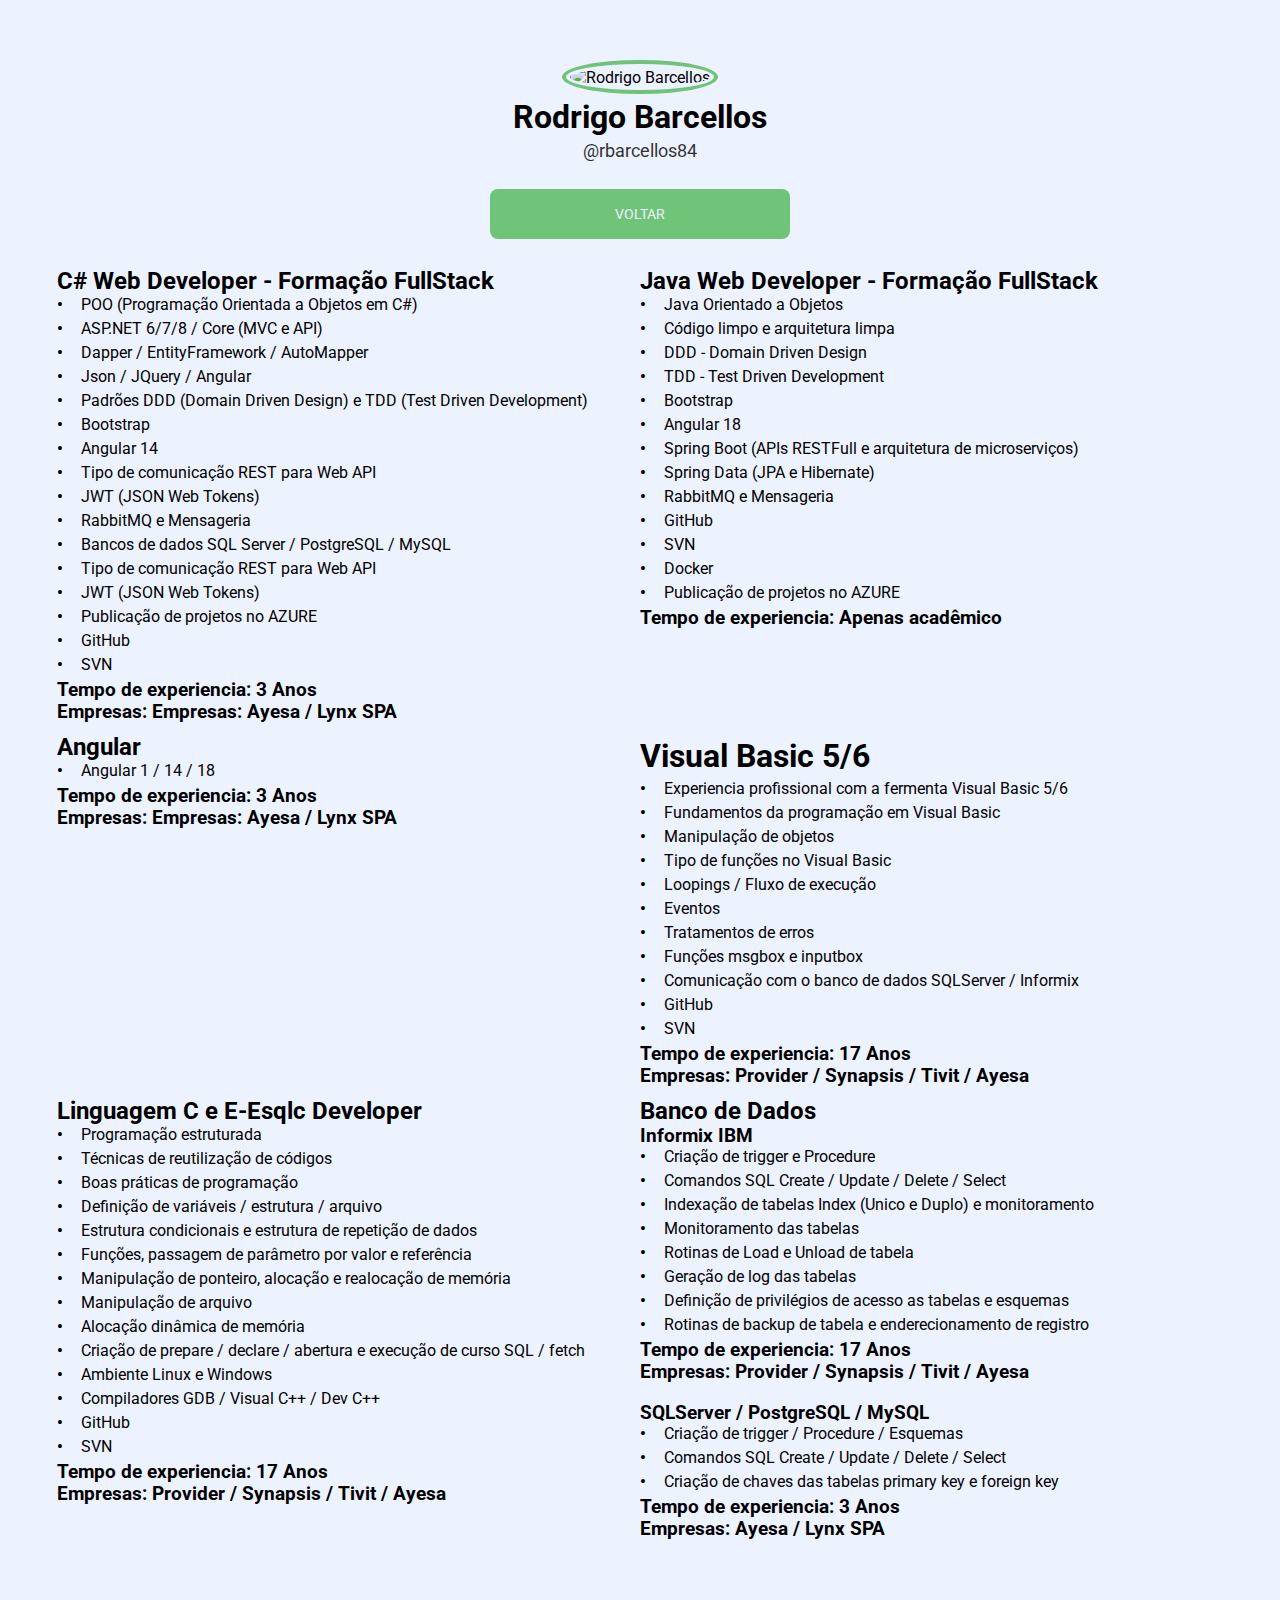
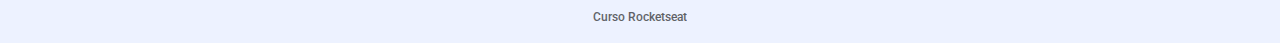
==== commit ee4a0077: "Update" ====
--- a/cursos.html
+++ b/cursos.html
@@ -30,7 +30,7 @@
             <div class="curso">
                 <div class="manter">
                     <div class="layout">
-                        <h1>C# Web Developer - Formação FullStack</h1>
+                        <h2>C# Web Developer - Formação FullStack</h2>
                         <div class="lista">
                             <div class="item">POO (Programação Orientada a Objetos em C#)</div>
                             <div class="item">ASP.NET 6/7/8 / Core (MVC e API)</div>
@@ -53,7 +53,7 @@
                         </div>
                     </div>
                     <div class="layout">
-                        <h1>Java Web Developer - Formação FullStack</h1>
+                        <h2>Java Web Developer - Formação FullStack</h2>
                         <div class="lista">
                             <div class="item">Java Orientado a Objetos</div>
                             <div class="item">Código limpo e arquitetura limpa</div>
@@ -79,7 +79,7 @@
             <div class="curso">
                 <div class="manter">
                     <div class="layout">
-                        <h1>Angular</h1>
+                        <h2>Angular</h2>
                         <div class="item">Angular 1 / 14 / 18</div>
                         <h3>Tempo de experiencia: 3 Anos</h3>
                         <h3>Empresas: Empresas: Ayesa / Lynx SPA</h3>
@@ -110,7 +110,7 @@
             <div class="curso">
                 <div class="manter">
                     <div class="layout">
-                        <h1>Linguagem C e E-Esqlc Developer</h1>
+                        <h2>Linguagem C e E-Esqlc Developer</h2>
                         <div class="lista">
                             <div class="item">Programação estruturada</div>
                             <div class="item">Técnicas de reutilização de códigos</div>
@@ -131,7 +131,7 @@
                         </div>
                     </div>
                     <div class="layout">
-                        <h1>Banco de Dados</h1>
+                        <h2>Banco de Dados</h2>
                         <div class="lista">
                             <h3>Informix IBM</h3>
                             <div class="item">Criação de trigger e Procedure</div>
--- a/index.css
+++ b/index.css
@@ -81,8 +81,8 @@
 
 h1{
   font-size: 32px;
-  margin-top: 24px;
-  margin-bottom: 8px;
+  margin-top: 4px;
+  margin-bottom: 4px;
 }
 
 .username{
@@ -94,7 +94,7 @@
 
 ul{
   list-style: none;
-  margin: 48px 0;
+  margin: 28px 0;
 }
 
 ul li {
@@ -179,4 +179,4 @@
   border: none;
   border-top: 1px solid #000;
   color: black;
-}+}
